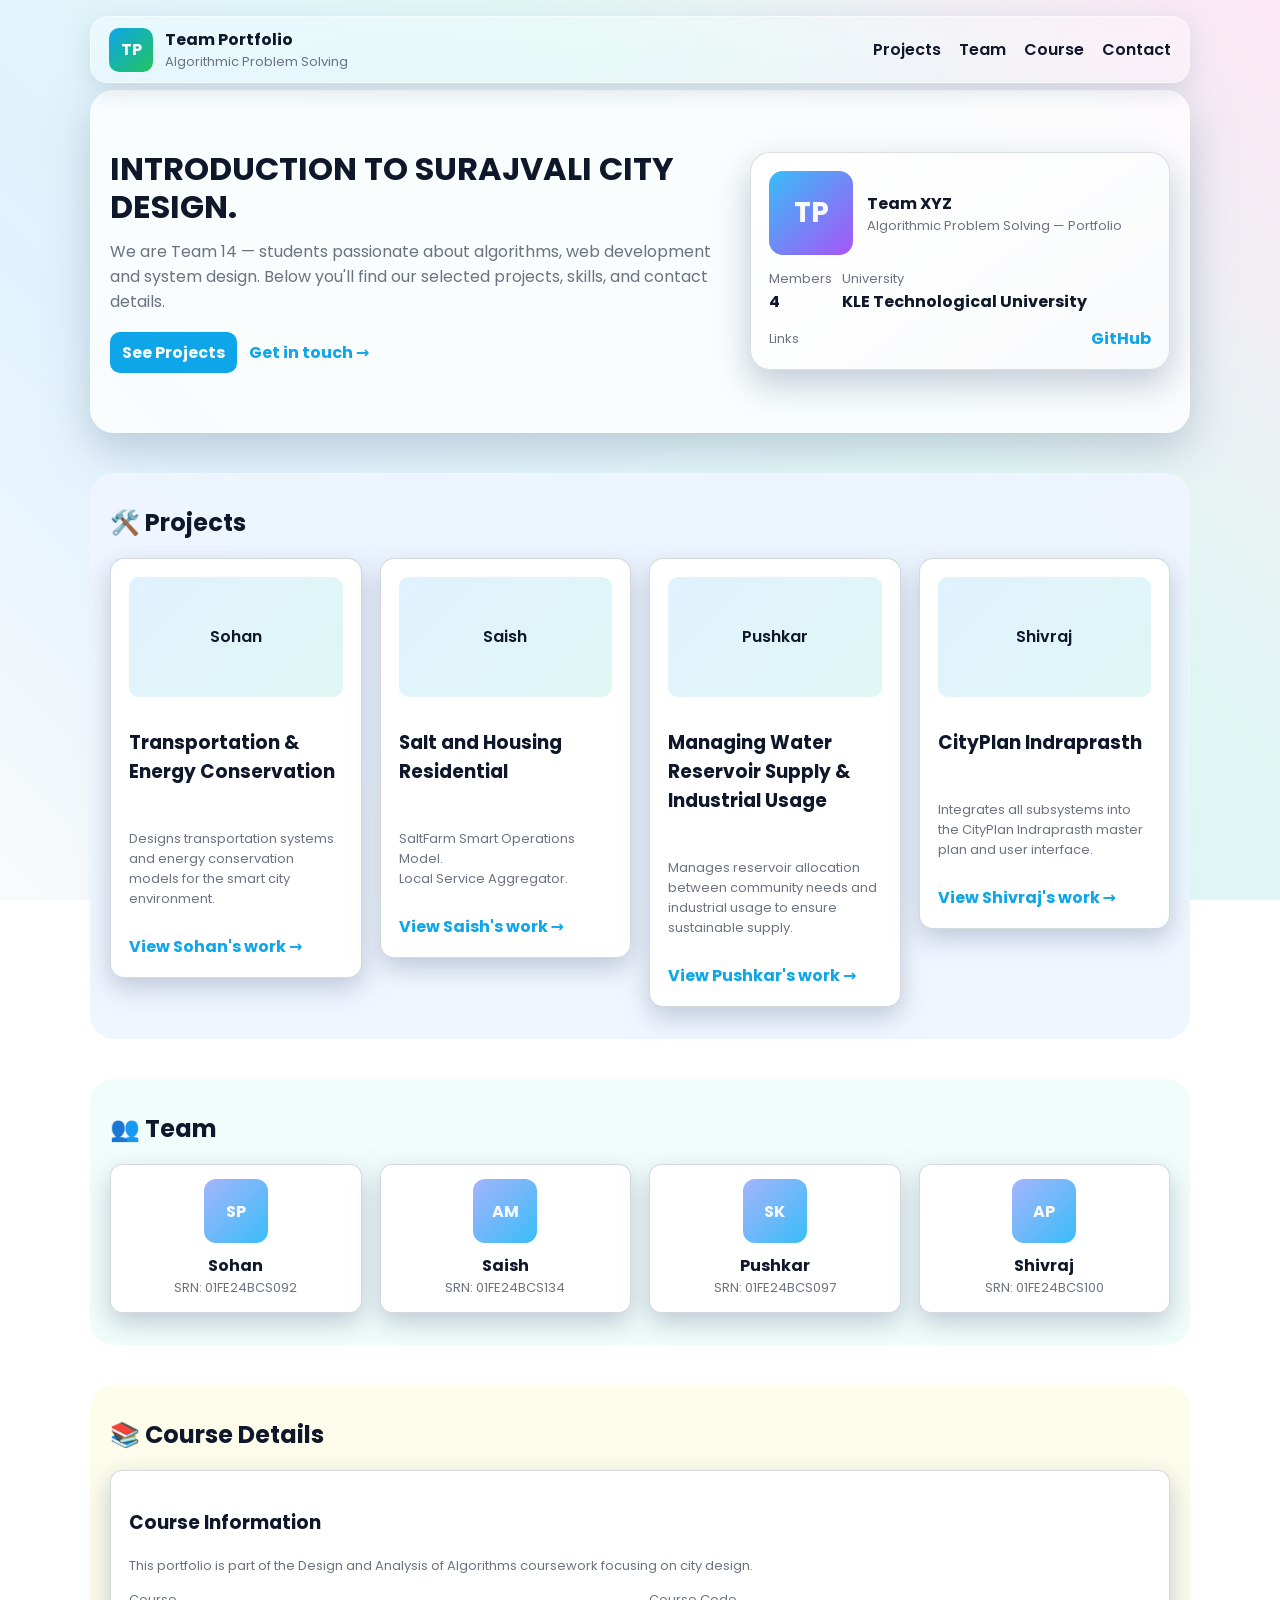
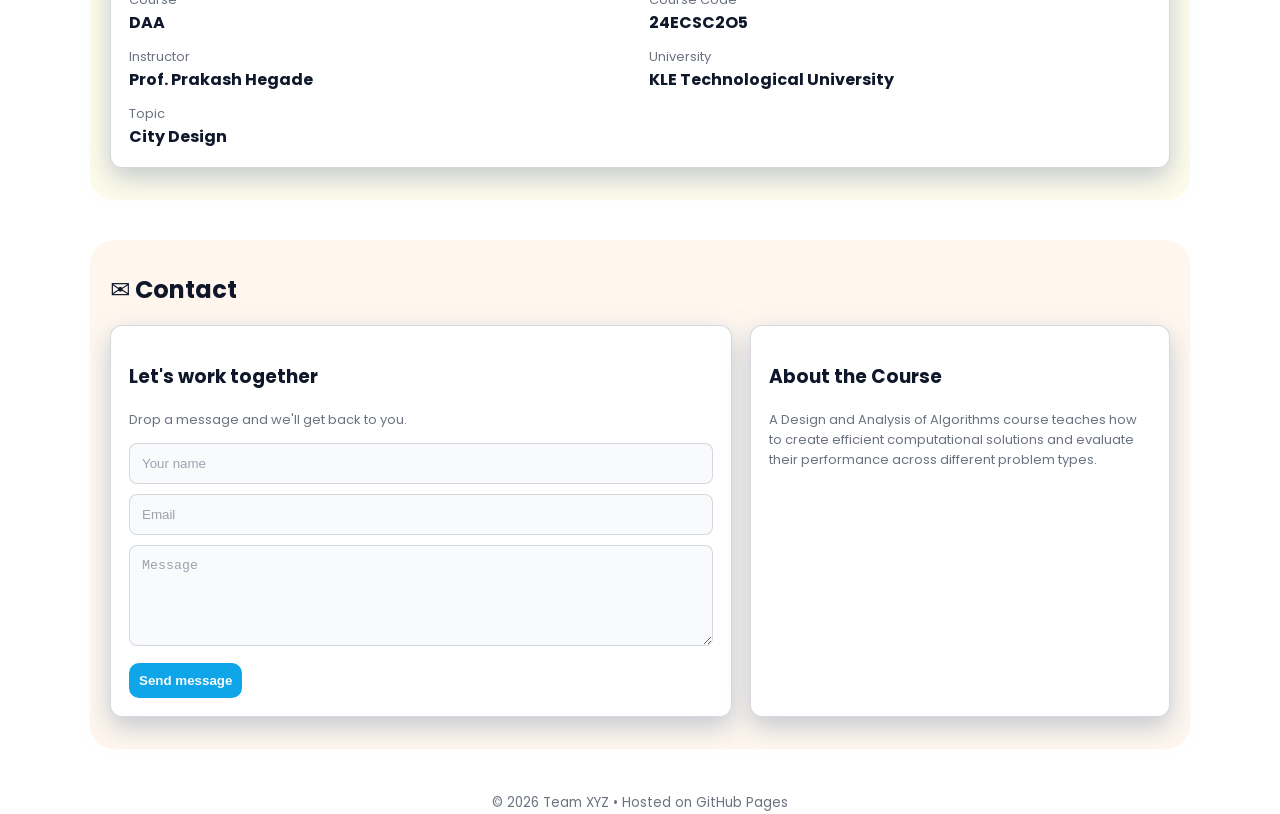
==== index.html @ 39ca6a52 "Update index.html" ====
<!DOCTYPE html>
<html lang="en">
<head>
  <meta charset="utf-8" />
  <meta name="viewport" content="width=device-width,initial-scale=1" />
  <title>Team Portfolio — Surajvali City</title>
  <link href="https://fonts.googleapis.com/css2?family=Poppins:wght@300;400;600;700&display=swap" rel="stylesheet" />
  <link rel="stylesheet" href="style.css" />
</head>
<body>
  <!-- NAV -->
  <nav class="nav">
    <div class="brand">
      <div class="logo">TP</div>
      <div>
        <div class="brand-title">Team Portfolio</div>
        <div class="small muted">Algorithmic Problem Solving</div>
      </div>
    </div>

    <div class="nav-links">
      <a href="#projects">Projects</a>
      <a href="#team">Team</a>
      <a href="#course">Course</a>
      <a href="#contact">Contact</a>
    </div>
  </nav>

  <!-- HERO -->
  <header class="hero">
    <div class="hero-left">
      <h1>INTRODUCTION TO SURAJVALI CITY DESIGN.</h1>
      <p class="muted">
        We are Team 14 — students passionate about algorithms, web development and system design. Below you'll find our selected projects, skills, and contact details.
      </p>

      <div class="hero-cta">
        <a class="cta" href="#projects">See Projects</a>
        <a href="#contact" class="link-primary">Get in touch →</a>
      </div>
    </div>

    <aside class="profile-card">
      <div class="profile-top">
        <div class="avatar">TP</div>
        <div>
          <div class="profile-name">Team XYZ</div>
          <div class="small muted">Algorithmic Problem Solving — Portfolio</div>
        </div>
      </div>

      <div class="profile-stats">
        <div>
          <div class="small muted">Members</div>
          <div class="stat">4</div>
        </div>
        <div>
          <div class="small muted">University</div>
          <div class="stat">KLE Technological University</div>
        </div>
      </div>

      <div class="profile-links">
        <div class="small muted">Links</div>
        <div class="links-row">
          <a href="https://github.com/shivuas/Surajvali_city.github.io" target="_blank" rel="noopener noreferrer">GitHub</a>
        </div>
      </div>
    </aside>
  </header>

  <!-- PROJECTS -->
  <section id="projects" class="section">
    <h2>🛠️ Projects</h2>
    <div class="grid">
      <!-- Sohan -->
      <a href="https://sohan092.github.io/sohan.github.io/" class="project-link">
        <article class="project">
          <div class="thumb">Sohan</div>
          <h3>Transportation & Energy Conservation</h3>
          <p class="muted small">
            Designs transportation systems and energy conservation models for the smart city environment.
          </p>
          <span class="view-link">View Sohan's work →</span>
        </article>
      </a>

      <!-- Saish -->
      <a href="saish.html" class="project-link">
        <article class="project">
          <div class="thumb">Saish</div>
          <h3>Salt and Housing Residential</h3>
          <p class="muted small">
            SaltFarm Smart Operations Model.<br />
            Local Service Aggregator.
          </p>
          <span class="view-link">View Saish's work →</span>
        </article>
      </a>

      <!-- Pushkar -->
      <a href="pushkar.html" class="project-link">
        <article class="project">
          <div class="thumb">Pushkar</div>
          <h3>Managing Water Reservoir Supply & Industrial Usage</h3>
          <p class="muted small">
            Manages reservoir allocation between community needs and industrial usage to ensure sustainable supply.
          </p>
          <span class="view-link">View Pushkar's work →</span>
        </article>
      </a>

      <!-- Shivraj -->
      <a href="shivaraj.html" class="project-link">
        <article class="project">
          <div class="thumb">Shivraj</div>
          <h3>CityPlan Indraprasth</h3>
          <p class="muted small">
            Integrates all subsystems into the CityPlan Indraprasth master plan and user interface.
          </p>
          <span class="view-link">View Shivraj's work →</span>
        </article>
      </a>
    </div>
  </section>

  <!-- TEAM -->
  <section id="team" class="section">
    <h2>👥 Team</h2>
    <div class="team">
      <a class="member-link" href="https://www.linkedin.com/in/sohan-patil-a2bab4349/" target="_blank" rel="noopener noreferrer">
        <div class="member">
          <div class="m-ava">SP</div>
          <div class="member-name">Sohan</div>
          <div class="small muted">SRN: 01FE24BCS092</div>
        </div>
      </a>

      <a class="member-link" href="https://www.linkedin.com/in/saish-link" target="_blank" rel="noopener noreferrer">
        <div class="member">
          <div class="m-ava">AM</div>
          <div class="member-name">Saish</div>
          <div class="small muted">SRN: 01FE24BCS134</div>
        </div>
      </a>

      <a class="member-link" href="https://www.linkedin.com/in/pushkar-tiwari-31b9612b0/" target="_blank" rel="noopener noreferrer">
        <div class="member">
          <div class="m-ava">SK</div>
          <div class="member-name">Pushkar</div>
          <div class="small muted">SRN: 01FE24BCS097</div>
        </div>
      </a>

      <a class="member-link" href="https://www.linkedin.com/in/shivraj-link" target="_blank" rel="noopener noreferrer">
        <div class="member">
          <div class="m-ava">AP</div>
          <div class="member-name">Shivraj</div>
          <div class="small muted">SRN: 01FE24BCS100</div>
        </div>
      </a>
    </div>
  </section>

  <!-- COURSE DETAILS -->
  <section id="course" class="section">
    <h2>📚 Course Details</h2>
    <div class="course-card card">
      <h3>Course Information</h3>
      <p class="small muted">
        This portfolio is part of the Design and Analysis of Algorithms coursework focusing on city design.
      </p>

      <div class="course-grid">
        <div>
          <div class="small muted">Course</div>
          <div class="info-bold">DAA</div>
        </div>
        <div>
          <div class="small muted">Course Code</div>
          <div class="info-bold">24ECSC2O5</div>
        </div>
        <div>
          <div class="small muted">Instructor</div>
          <div class="info-bold">Prof. Prakash Hegade</div>
        </div>
        <div>
          <div class="small muted">University</div>
          <div class="info-bold">KLE Technological University</div>
        </div>
        <div>
          <div class="small muted">Topic</div>
          <div class="info-bold">City Design</div>
        </div>
      </div>
    </div>
  </section>

  <!-- CONTACT + ABOUT COURSE -->
  <section id="contact" class="section">
    <h2>✉️ Contact</h2>
    <div class="contact-grid">
      <div class="contact card">
        <h3>Let's work together</h3>
        <p class="muted small">Drop a message and we'll get back to you.</p>
        <form onsubmit="event.preventDefault();alert('Form submit disabled for demo — replace with your backend or Netlify form.');">
          <input placeholder="Your name" required />
          <input placeholder="Email" type="email" required />
          <textarea placeholder="Message" rows="5" required></textarea>
          <button type="submit">Send message</button>
        </form>
      </div>

      <div class="card about-course">
        <h3>About the Course</h3>
        <p class="info muted small">
          A Design and Analysis of Algorithms course teaches how to create efficient computational solutions and evaluate their performance across different problem types.
        </p>
      </div>
    </div>
  </section>

  <footer class="footer">
    <small>© <span id="year"></span> Team XYZ • Hosted on GitHub Pages</small>
  </footer>

  <script>
    document.getElementById('year').textContent = new Date().getFullYear();

    // Smooth scroll for internal links
    document.querySelectorAll('a[href^="#"]').forEach((a) => {
      a.addEventListener('click', (e) => {
        const href = a.getAttribute('href');
        if (href.length > 1) {
          e.preventDefault();
          const target = document.querySelector(href);
          if (target) {
            target.scrollIntoView({ behavior: 'smooth', block: 'start' });
          }
        }
      });
    });
  </script>
</body>
</html>
---- style.css ----
:root {
  --primary: #0f172a;      /* main text */
  --accent: #0ea5e9;       /* buttons/links */
  --muted: #6b7280;        /* secondary text */
  --card: #ffffff;         /* card background */
}

/* GLOBAL RESET */
* {
  box-sizing: border-box;
}

html,
body {
  height: 100%;
  margin: 0;
  font-family: 'Poppins', system-ui, -apple-system, Segoe UI, Roboto, 'Helvetica Neue', Arial;
  /* soft pastel 45deg gradient */
  background: linear-gradient(45deg, #f9fafb 0%, #e0f2fe 30%, #e0f7f4 65%, #fce7f3 100%);
  background-attachment: fixed;
  color: var(--primary);
}

.member-link {
  text-decoration: none;
  color: inherit;
  display: block;
}

.project-link {
  text-decoration: none;
  color: inherit;
  display: block;
}

/* NAV */
.nav {
  position: fixed;
  top: 16px;
  left: 50%;
  transform: translateX(-50%);
  width: 92%;
  max-width: 1100px;
  display: flex;
  align-items: center;
  justify-content: space-between;
  gap: 16px;
  background: rgba(255, 255, 255, 0.35); /* liquid/glass */
  backdrop-filter: blur(18px) saturate(140%);
  -webkit-backdrop-filter: blur(18px) saturate(140%);
  padding: 10px 18px;
  border-radius: 18px;
  border: 1px solid rgba(255, 255, 255, 0.45);
  box-shadow: 0 8px 24px rgba(148, 163, 184, 0.3);
  z-index: 50;
}

/* COURSE section blocks (shared) */
.course-card {
  margin-top: 8px;
}

.course-grid {
  display: grid;
  grid-template-columns: repeat(2, minmax(0, 1fr));
  gap: 12px 18px;
  margin-top: 14px;
}

.course-grid .info-bold {
  font-weight: 700;
}

/* Branding */
.brand {
  display: flex;
  align-items: center;
  gap: 12px;
}

.logo {
  width: 44px;
  height: 44px;
  border-radius: 10px;
  background: linear-gradient(135deg, #0ea5e9, #22c55e);
  display: flex;
  align-items: center;
  justify-content: center;
  color: #f9fafb;
  font-weight: 700;
}

.brand-title {
  font-weight: 700;
}

.nav-links {
  display: flex;
  gap: 18px;
  align-items: center;
}

.nav-links a {
  color: var(--primary);
  text-decoration: none;
  font-weight: 600;
}

.cta {
  background: var(--accent);
  color: #f9fafb;
  padding: 8px 12px;
  border-radius: 10px;
  text-decoration: none;
  font-weight: 700;
}

/* HERO (section band) */
.hero {
  background: rgba(255, 255, 255, 0.82);
  border-radius: 24px;
  margin-top: 90px;
  padding: 60px 20px;
  max-width: 1100px;
  margin-left: auto;
  margin-right: auto;
  display: grid;
  grid-template-columns: 1fr 420px;
  gap: 36px;
  align-items: center;
  box-shadow: 0 16px 40px rgba(148, 163, 184, 0.5);
}

.hero-left h1 {
  font-size: 32px;
  margin: 0 0 12px;
  line-height: 1.2;
}

.hero-left p {
  margin: 0 0 18px;
  color: var(--muted);
}

.hero-cta {
  margin-top: 18px;
  display: flex;
  gap: 12px;
  align-items: center;
}

.link-primary {
  color: var(--accent);
  font-weight: 700;
  text-decoration: none;
}

/* profile card */
.profile-card {
  background: linear-gradient(145deg, #ffffff, #f9fafb);
  border-radius: 20px;
  padding: 18px;
  box-shadow: 0 14px 35px rgba(148, 163, 184, 0.55);
  border: 1px solid rgba(209, 213, 219, 0.8);
}

.profile-top {
  display: flex;
  gap: 14px;
  align-items: center;
}

.avatar {
  width: 84px;
  height: 84px;
  border-radius: 14px;
  background: linear-gradient(135deg, #38bdf8, #a855f7);
  display: flex;
  align-items: center;
  justify-content: center;
  color: #f9fafb;
  font-size: 28px;
  font-weight: 700;
}

.profile-name {
  font-weight: 700;
}

.profile-stats {
  display: flex;
  gap: 10px;
  margin-top: 14px;
}

.profile-stats .stat {
  font-weight: 700;
}

.profile-links {
  margin-top: 12px;
  display: flex;
  justify-content: space-between;
  align-items: center;
}

.links-row {
  display: flex;
  gap: 8px;
}

.links-row a {
  text-decoration: none;
  color: #0ea5e9;
  font-weight: 700;
}

/* SECTION base */
.section {
  max-width: 1100px;
  margin: 40px auto;
  padding: 32px 20px;
  border-radius: 24px;
  backdrop-filter: blur(4px);
}

/* Softer backgrounds per section */
#projects.section {
  background: rgba(239, 246, 255, 0.9); /* soft blue */
}

#team.section {
  background: rgba(240, 253, 250, 0.9); /* soft teal */
}

#course.section {
  background: rgba(254, 252, 232, 0.9); /* light yellow-ish */
}

#contact.section {
  background: rgba(255, 247, 237, 0.9); /* soft warm */
}

.section h2 {
  margin: 0 0 18px;
}

/* PROJECTS grid */
#projects .grid {
  display: grid;
  grid-template-columns: repeat(4, 1fr); /* 4 in a line on desktop */
  gap: 18px;
}

/* Project card + hover */
.project {
  background: var(--card);
  padding: 18px;
  border-radius: 14px;
  box-shadow: 0 10px 26px rgba(148, 163, 184, 0.55);
  display: flex;
  flex-direction: column;
  gap: 12px;
  position: relative;
  overflow: hidden;
  border: 1px solid rgba(209, 213, 219, 0.9);
  transition: transform 0.25s ease, box-shadow 0.25s ease, border-color 0.25s ease;
}

.project:hover {
  transform: translateY(-6px) scale(1.03);
  box-shadow: 0 18px 40px rgba(148, 163, 184, 0.8);
  border-color: rgba(59, 130, 246, 0.8);
}

/* thumb behaves like an image with hover zoom + color shift */
.thumb {
  height: 120px;
  border-radius: 10px;
  background: linear-gradient(135deg, #e0f2fe, #e0f7f4);
  display: flex;
  align-items: center;
  justify-content: center;
  font-weight: 600;
  color: #0f172a;
  transition:
    transform 0.25s ease,
    box-shadow 0.25s ease,
    filter 0.25s ease,
    background 0.25s ease;
}

.project:hover .thumb {
  transform: scale(1.06);
  box-shadow: 0 14px 30px rgba(59, 130, 246, 0.4);
  filter: saturate(1.05) brightness(1.05);
  background: linear-gradient(135deg, #bae6fd, #a7f3d0);
}

.view-link {
  margin-top: auto;
  text-decoration: none;
  color: var(--accent);
  font-weight: 700;
}

/* TEAM */
.team {
  display: grid;
  grid-template-columns: repeat(4, 1fr);
  gap: 18px;
}

.member {
  background: var(--card);
  padding: 14px;
  border-radius: 12px;
  text-align: center;
  box-shadow: 0 10px 26px rgba(148, 163, 184, 0.55);
  position: relative;
  overflow: hidden;
  border: 1px solid rgba(209, 213, 219, 0.9);
  transition: transform 0.25s ease, box-shadow 0.25s ease, border-color 0.25s ease;
}

.member:hover {
  transform: translateY(-6px) scale(1.03);
  box-shadow: 0 18px 40px rgba(148, 163, 184, 0.8);
  border-color: rgba(129, 140, 248, 0.9);
}

.m-ava {
  width: 64px;
  height: 64px;
  border-radius: 12px;
  margin: 0 auto 10px;
  background: linear-gradient(135deg, #a5b4fc, #38bdf8);
  display: flex;
  align-items: center;
  justify-content: center;
  color: #f9fafb;
  font-weight: 700;
}

.member-name {
  font-weight: 700;
}

/* CONTACT */
.contact-grid {
  display: grid;
  grid-template-columns: 1fr 420px;
  gap: 18px;
}

.card {
  background: var(--card);
  padding: 18px;
  border-radius: 12px;
  box-shadow: 0 10px 26px rgba(148, 163, 184, 0.55);
  border: 1px solid rgba(209, 213, 219, 0.9);
}

.contact input,
.contact textarea {
  width: 100%;
  padding: 12px;
  border-radius: 8px;
  border: 1px solid rgba(209, 213, 219, 0.9);
  margin-bottom: 10px;
  background: #f9fafb;
  color: var(--primary);
}

.contact input::placeholder,
.contact textarea::placeholder {
  color: #9ca3af;
}

.contact button {
  padding: 10px;
  border-radius: 10px;
  border: 0;
  background: var(--accent);
  color: #f9fafb;
  font-weight: 700;
  cursor: pointer;
}

.about-course .info-bold {
  font-weight: 700;
  margin-bottom: 4px;
}

/* FOOTER */
.footer {
  max-width: 1100px;
  margin: 30px auto 40px;
  text-align: center;
  padding: 0 20px;
  color: var(--muted);
}

/* RESPONSIVE */
@media (max-width: 980px) {
  .hero {
    grid-template-columns: 1fr;
    gap: 24px;
    padding-top: 60px;
  }

  #projects .grid {
    grid-template-columns: repeat(2, 1fr); /* 2x2 on tablets */
  }

  .team {
    grid-template-columns: repeat(2, 1fr);
  }

  .contact-grid {
    grid-template-columns: 1fr;
  }

  .nav {
    width: 94%;
  }
}

@media (max-width: 560px) {
  .nav-links {
    display: none;
  }

  #projects .grid {
    grid-template-columns: 1fr; /* stack on mobile */
  }

  .team {
    grid-template-columns: 1fr;
  }

  .hero-left h1 {
    font-size: 24px;
  }

  .profile-card {
    order: -1;
  }

  .course-grid {
    grid-template-columns: 1fr;
  }
}

/* UTILITIES */
.muted {
  color: var(--muted);
}

.small {
  font-size: 13px;
}

.info-bold {
  font-weight: 700;
}
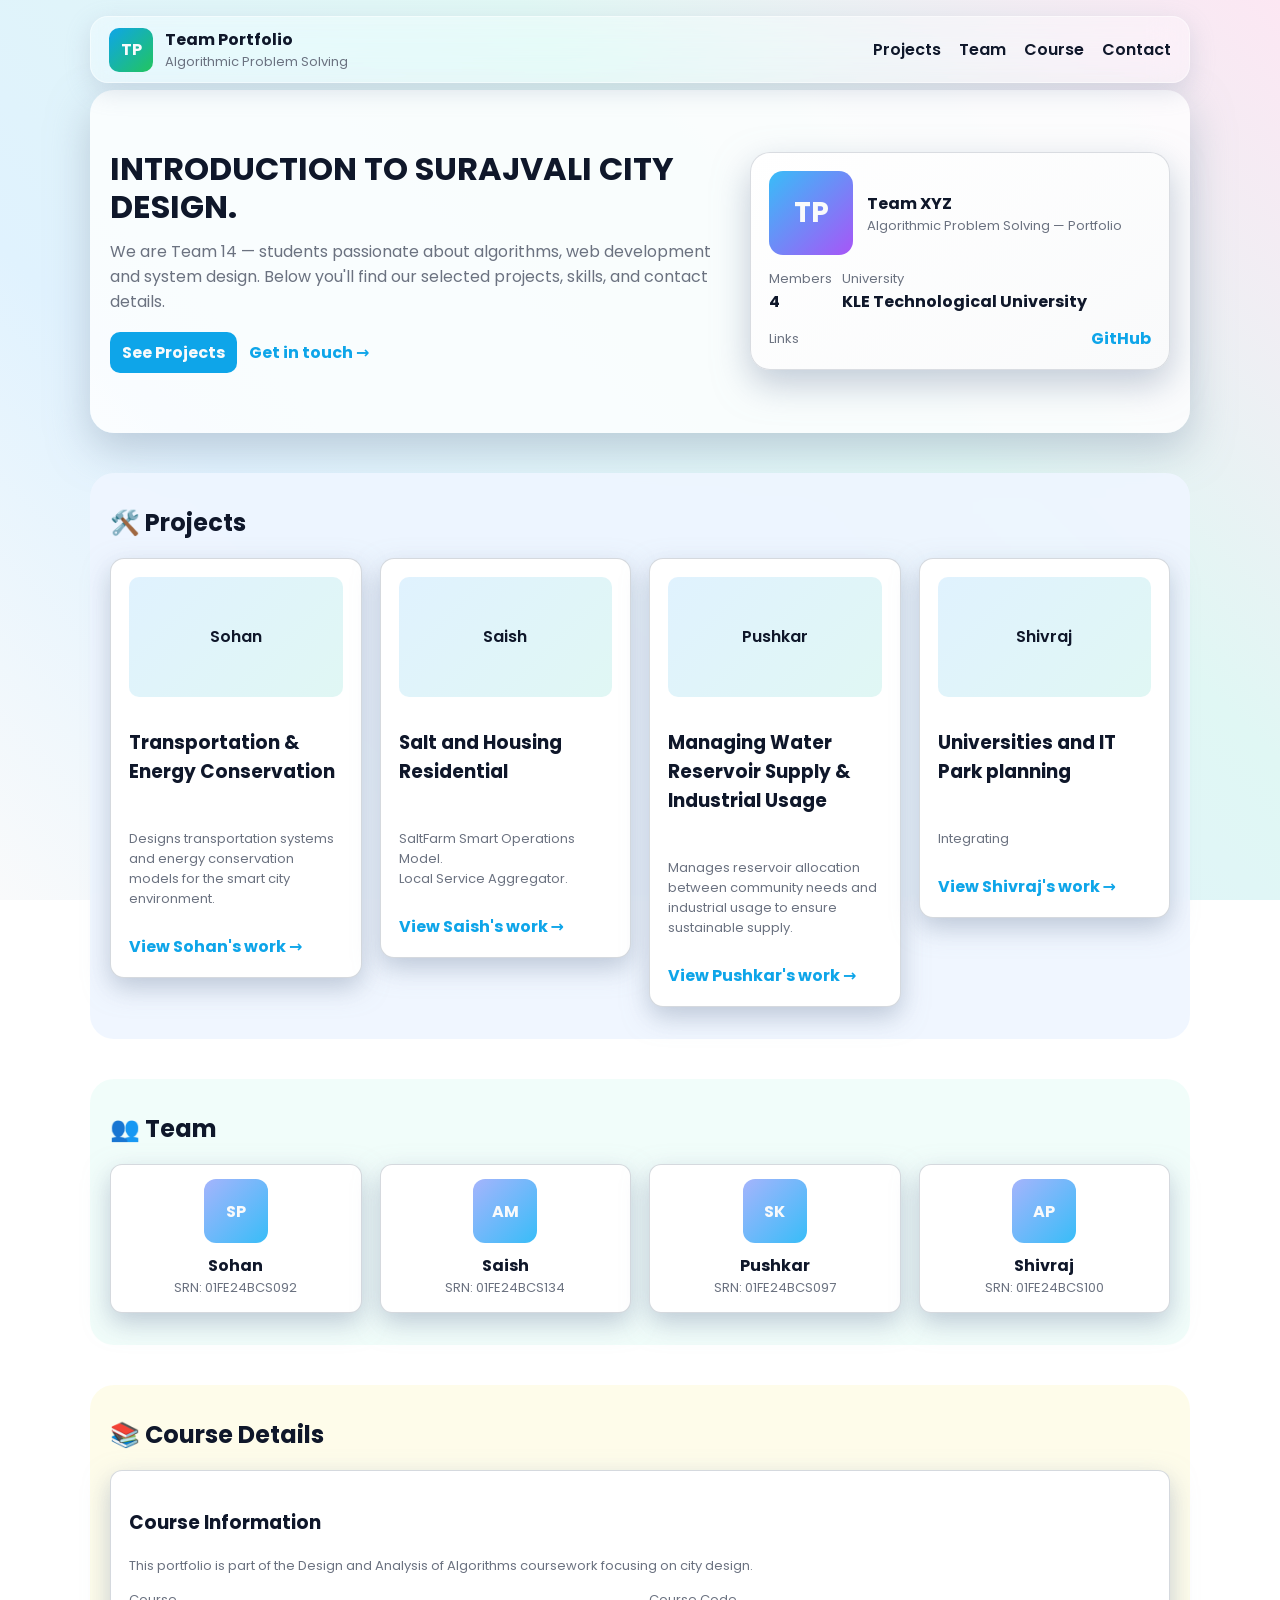
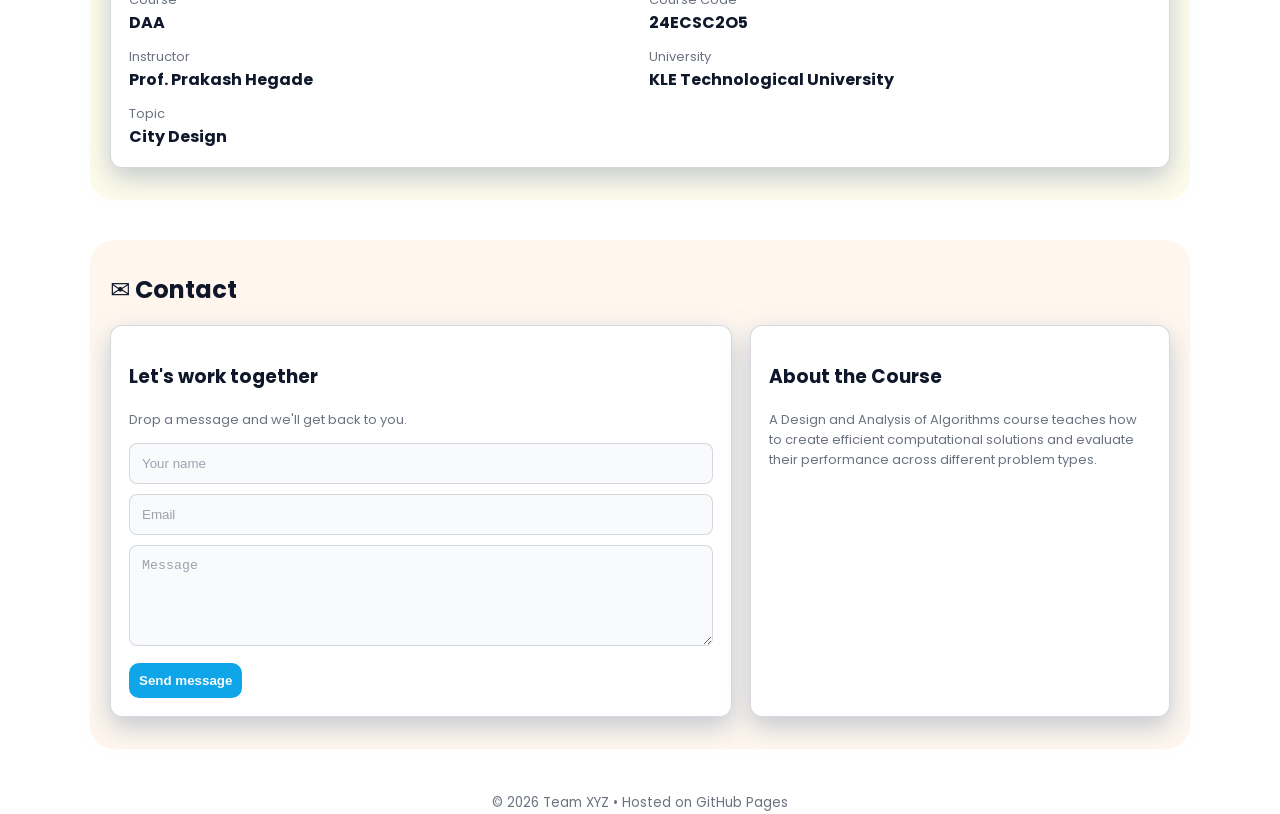
==== commit 9be8061a: "Update index.html" ====
--- a/index.html
+++ b/index.html
@@ -114,9 +114,9 @@
       <a href="shivaraj.html" class="project-link">
         <article class="project">
           <div class="thumb">Shivraj</div>
-          <h3>CityPlan Indraprasth</h3>
-          <p class="muted small">
-            Integrates all subsystems into the CityPlan Indraprasth master plan and user interface.
+          <h3>Universities and IT Park planning</h3>
+          <p class="muted small">
+            Integrating 
           </p>
           <span class="view-link">View Shivraj's work →</span>
         </article>
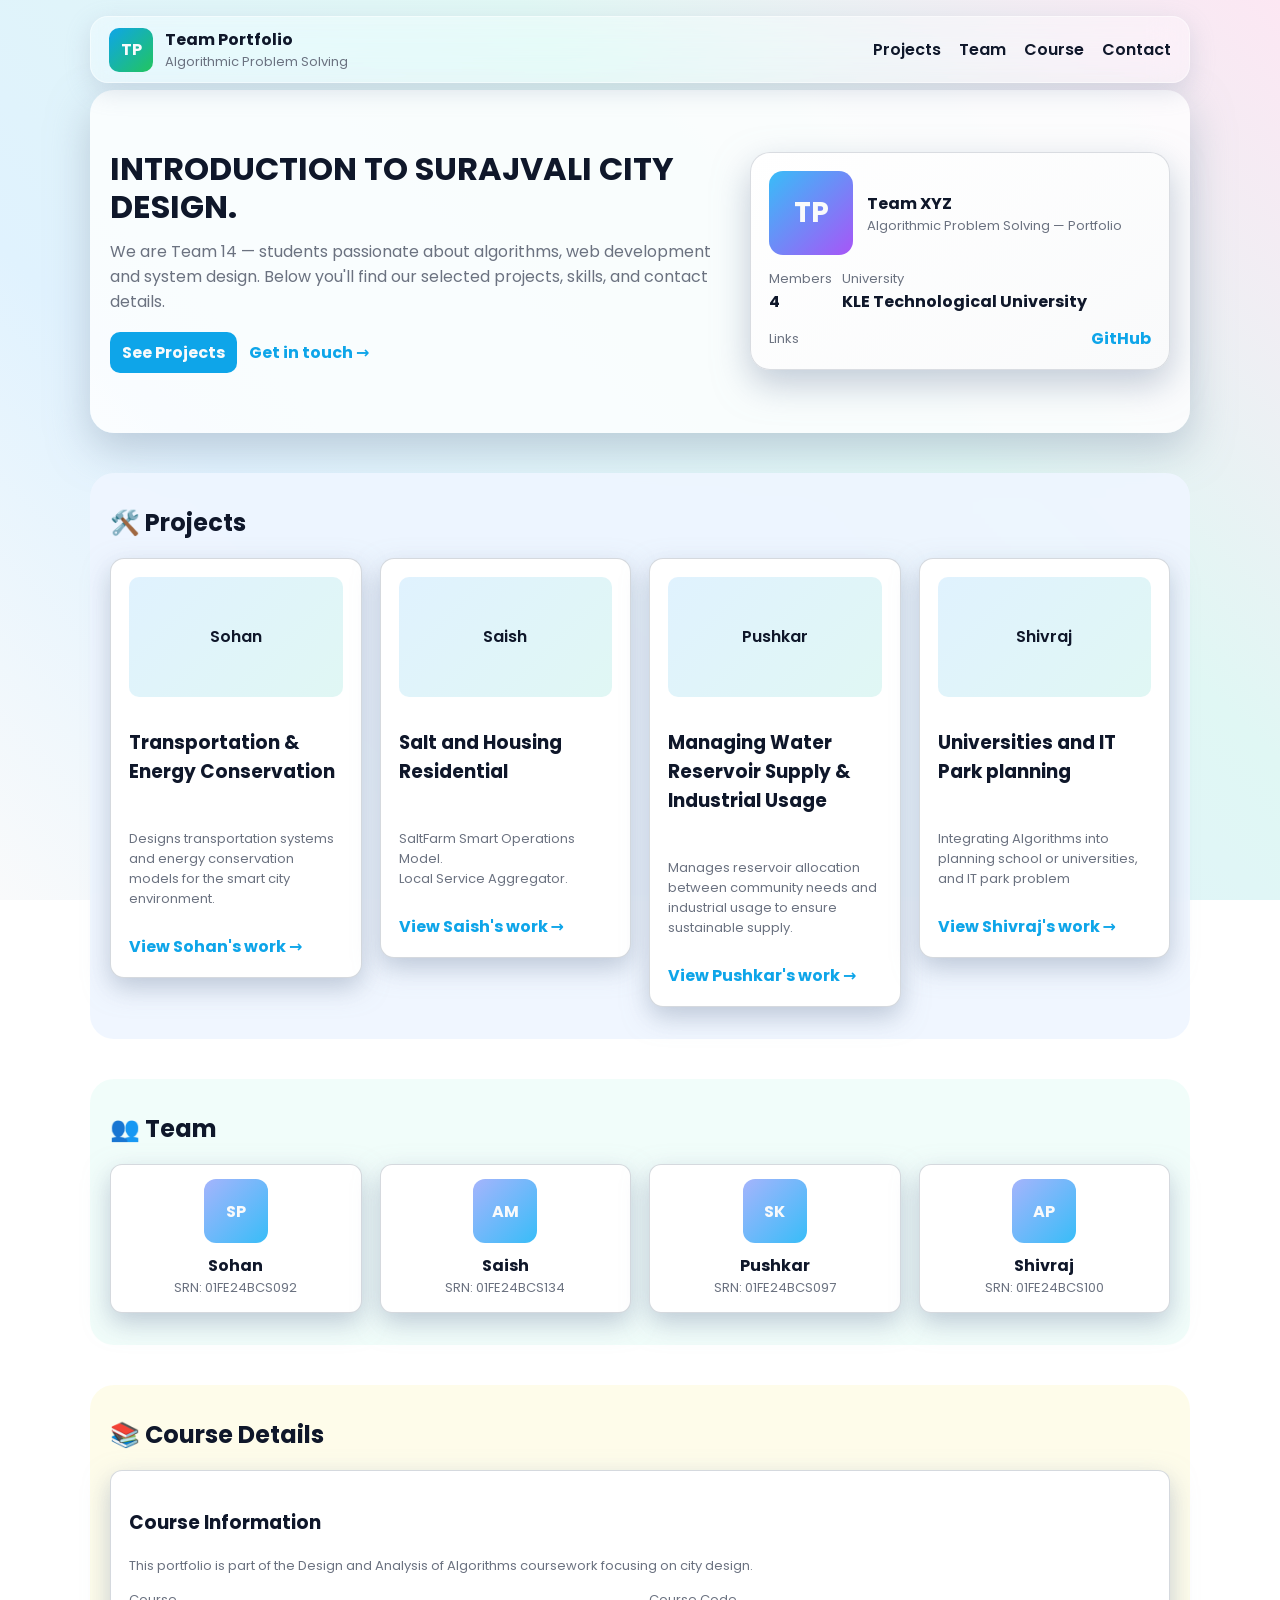
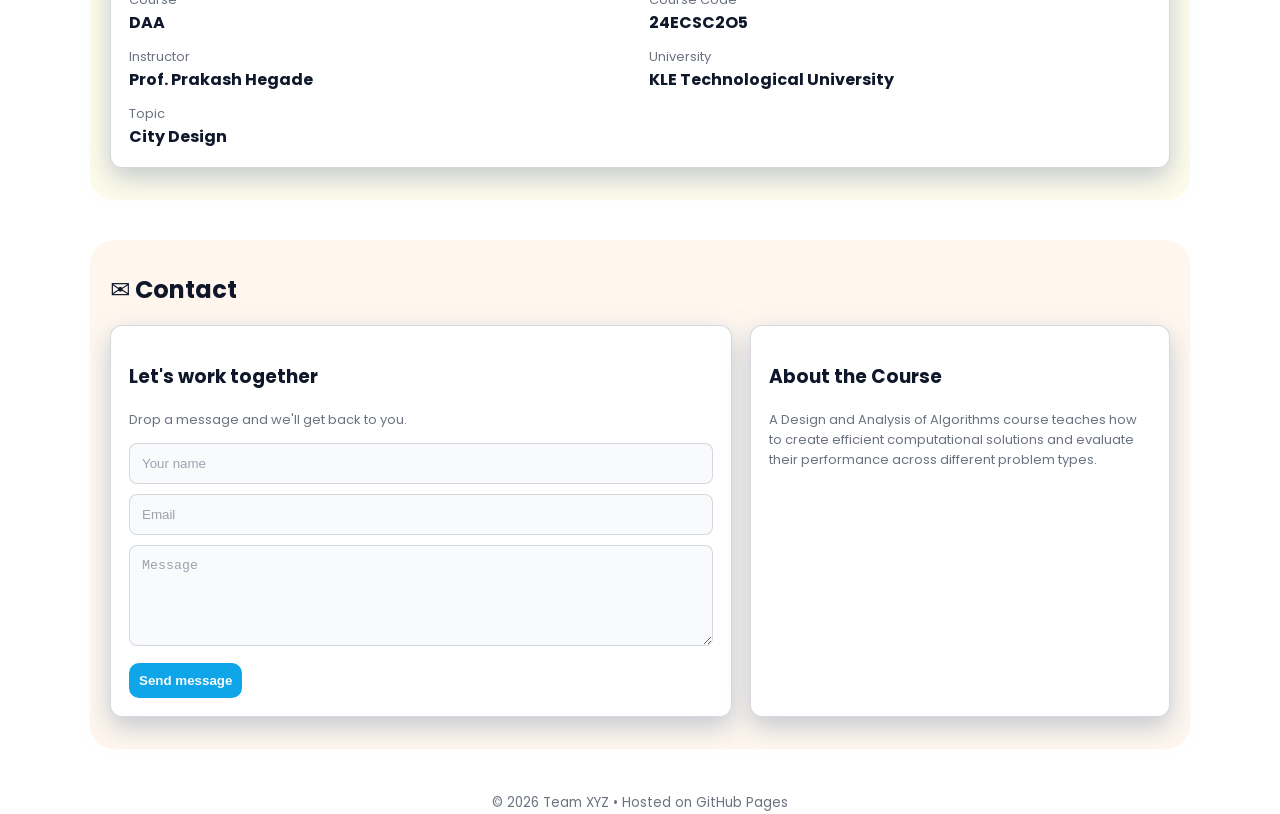
==== commit 59e50847: "Update index.html" ====
--- a/index.html
+++ b/index.html
@@ -116,7 +116,7 @@
           <div class="thumb">Shivraj</div>
           <h3>Universities and IT Park planning</h3>
           <p class="muted small">
-            Integrating 
+            Integrating Algorithms into planning school or universities, and IT park problem
           </p>
           <span class="view-link">View Shivraj's work →</span>
         </article>
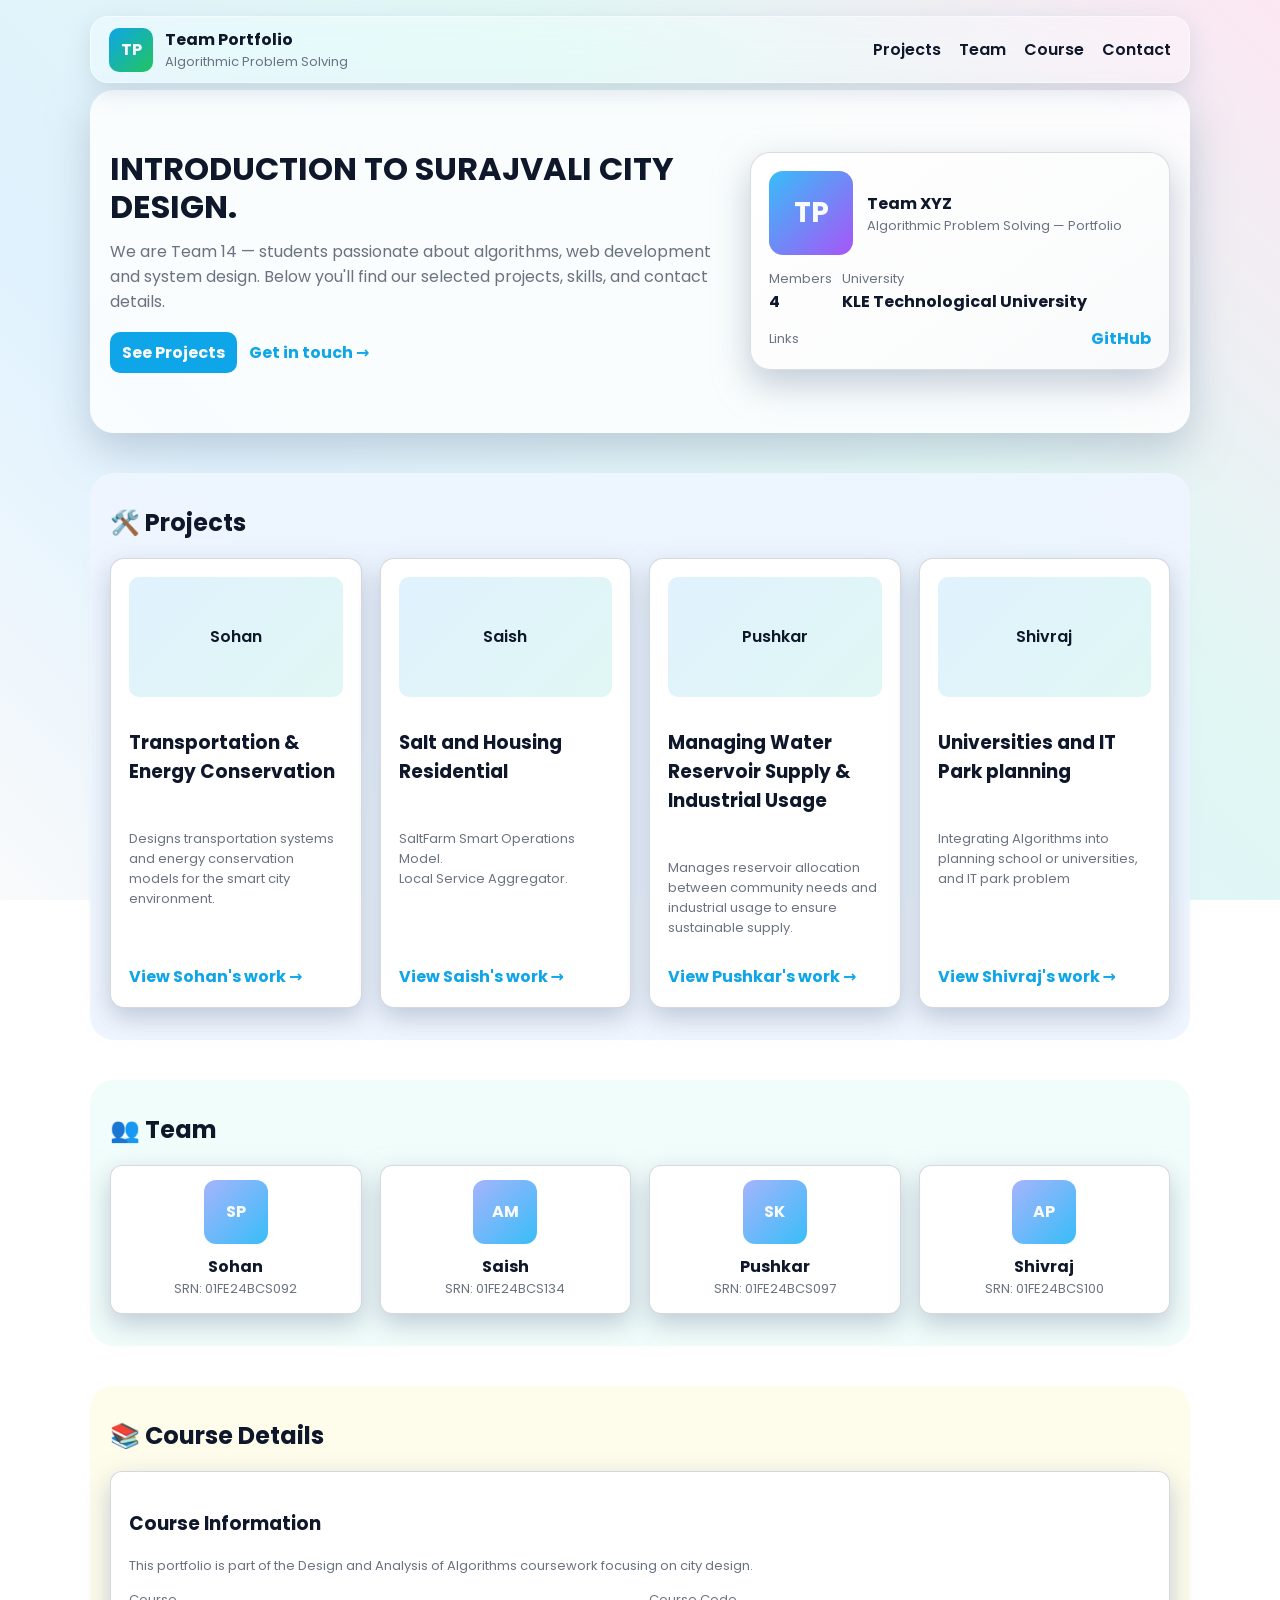
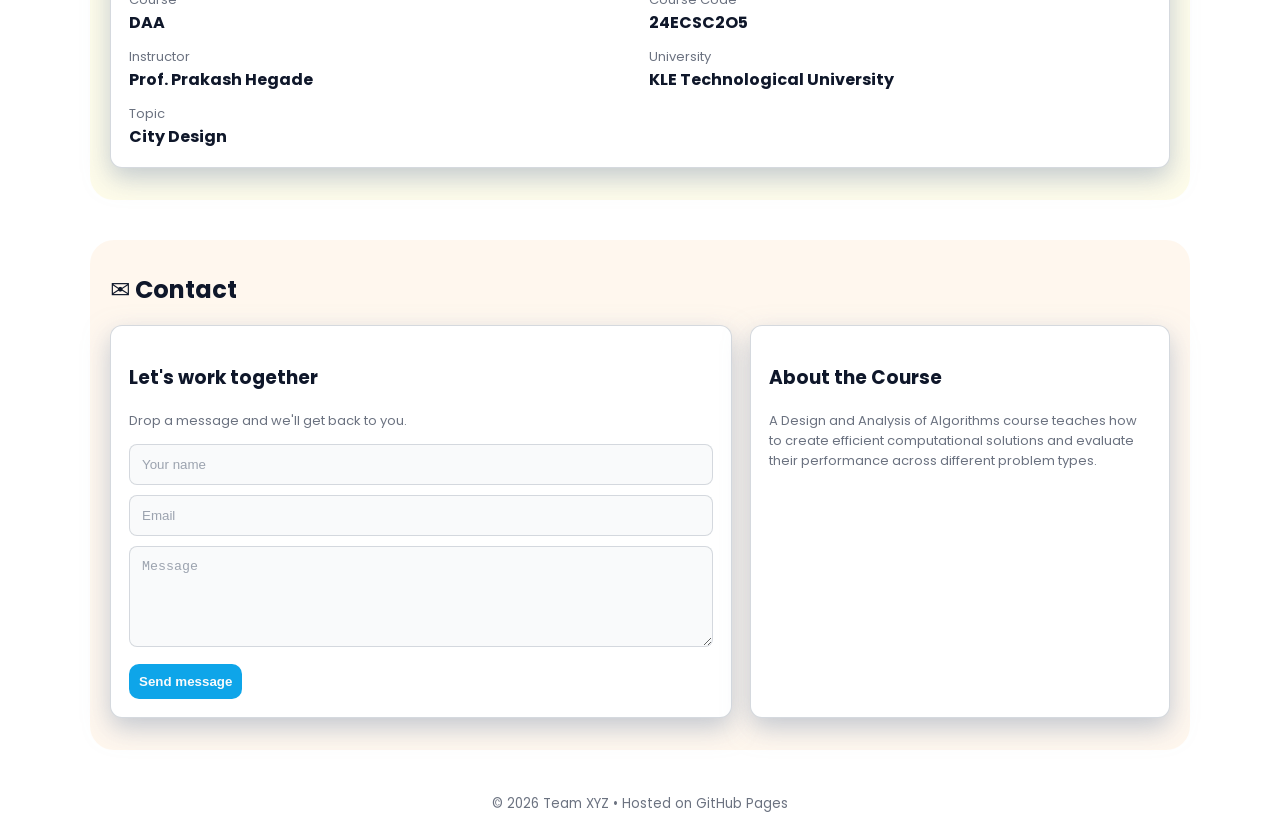
==== commit 0afb07da: "Update LinkedIn link for Shivraj Shegunasi" ====
--- a/index.html
+++ b/index.html
@@ -152,7 +152,7 @@
         </div>
       </a>
 
-      <a class="member-link" href="https://www.linkedin.com/in/shivraj-link" target="_blank" rel="noopener noreferrer">
+      <a class="member-link" href="https://www.linkedin.com/in/shivaraj-shegunasi-aa853839b" target="_blank" rel="noopener noreferrer">
         <div class="member">
           <div class="m-ava">AP</div>
           <div class="member-name">Shivraj</div>
--- a/style.css
+++ b/style.css
@@ -265,6 +265,7 @@
   overflow: hidden;
   border: 1px solid rgba(209, 213, 219, 0.9);
   transition: transform 0.25s ease, box-shadow 0.25s ease, border-color 0.25s ease;
+  min-height:450px;
 }
 
 .project:hover {
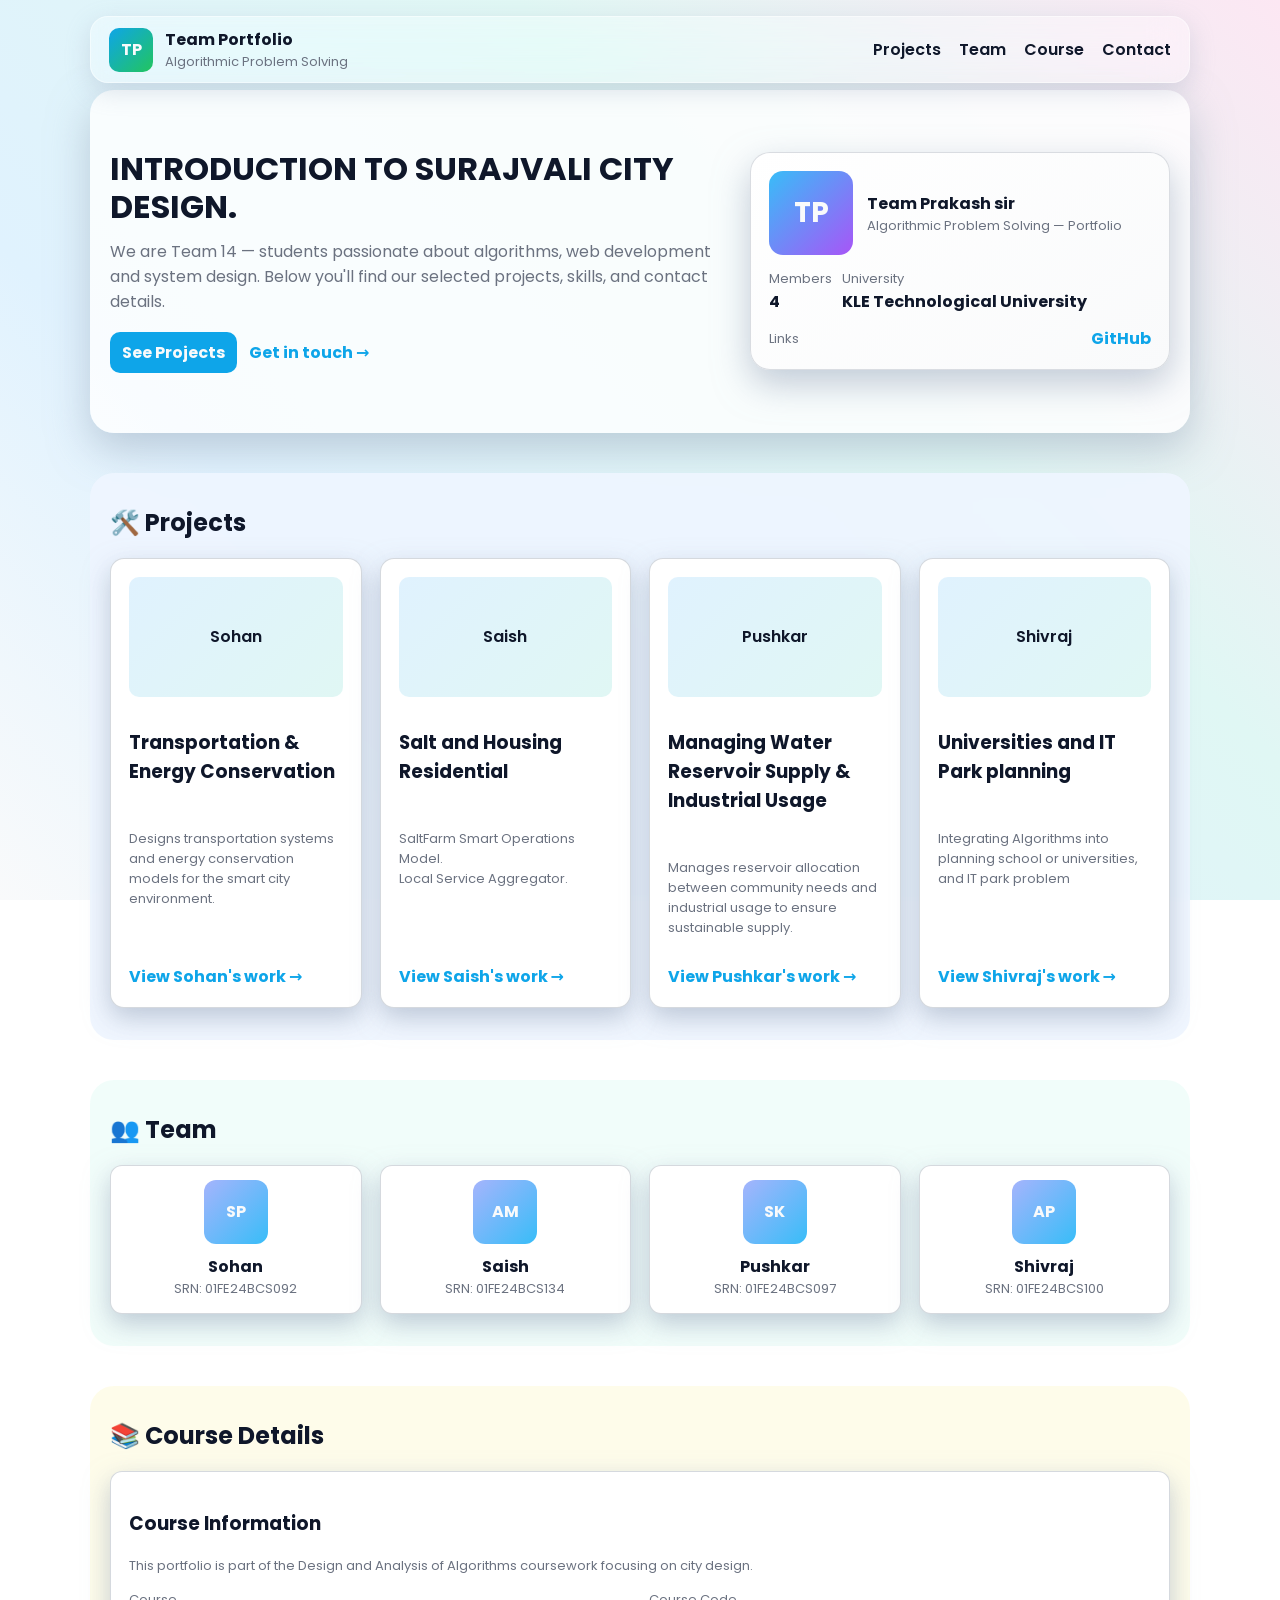
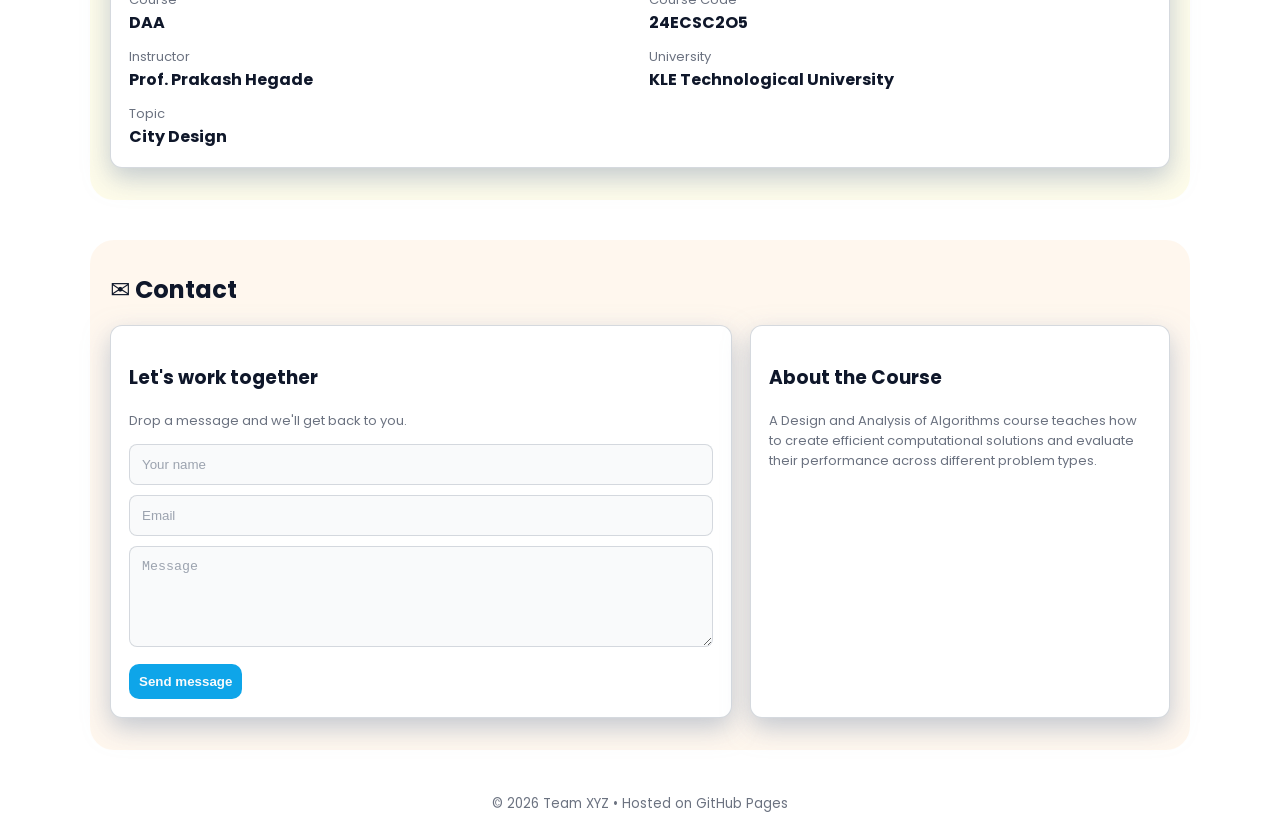
==== commit 7806198e: "Update index.html" ====
--- a/index.html
+++ b/index.html
@@ -44,7 +44,7 @@
       <div class="profile-top">
         <div class="avatar">TP</div>
         <div>
-          <div class="profile-name">Team XYZ</div>
+          <div class="profile-name">Team Prakash sir</div>
           <div class="small muted">Algorithmic Problem Solving — Portfolio</div>
         </div>
       </div>
@@ -74,7 +74,7 @@
     <h2>🛠️ Projects</h2>
     <div class="grid">
       <!-- Sohan -->
-      <a href="https://sohan092.github.io/sohan.github.io/" class="project-link">
+      <a href="Sohan.html" class="project-link">
         <article class="project">
           <div class="thumb">Sohan</div>
           <h3>Transportation & Energy Conservation</h3>
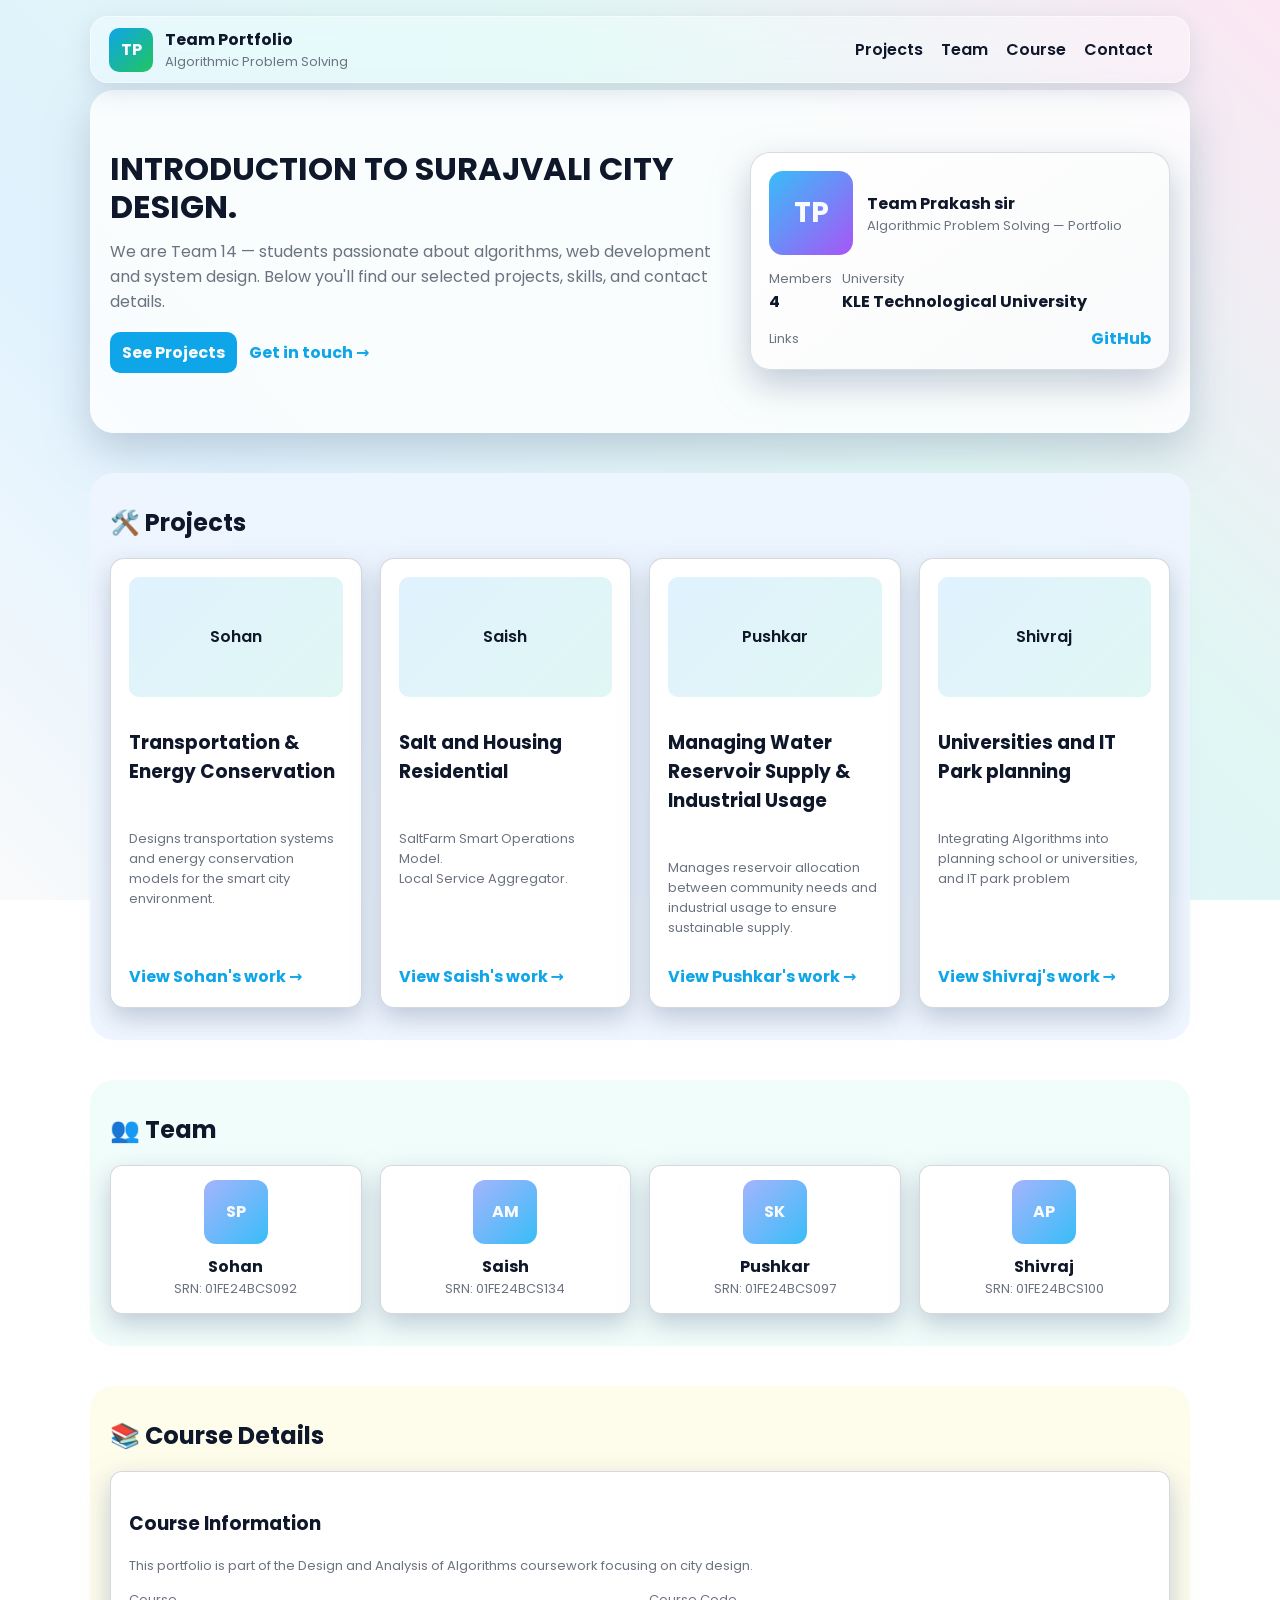
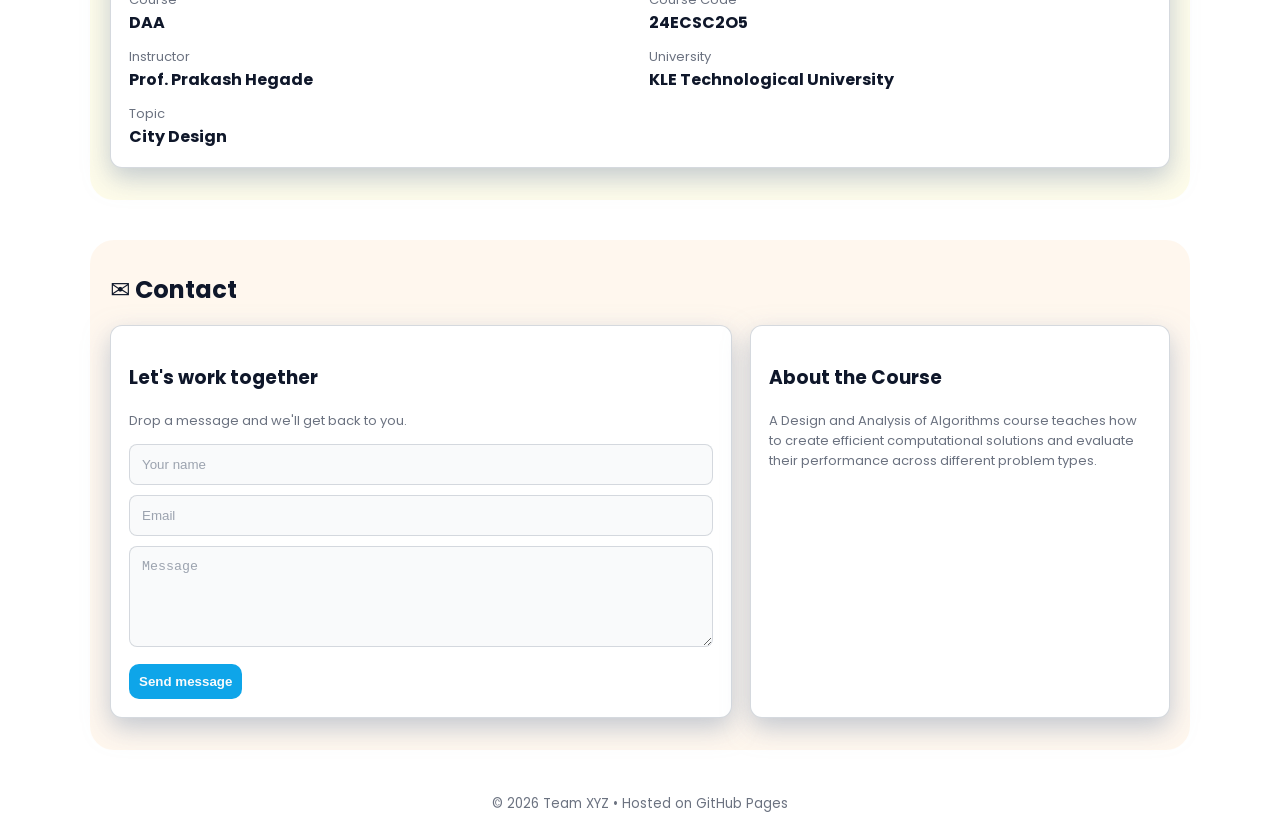
==== commit 9351fac9: "Update index.html" ====
--- a/index.html
+++ b/index.html
@@ -23,6 +23,7 @@
       <a href="#team">Team</a>
       <a href="#course">Course</a>
       <a href="#contact">Contact</a>
+      <a href='about.html' style="text-decoration:none;"></a>
     </div>
   </nav>
 
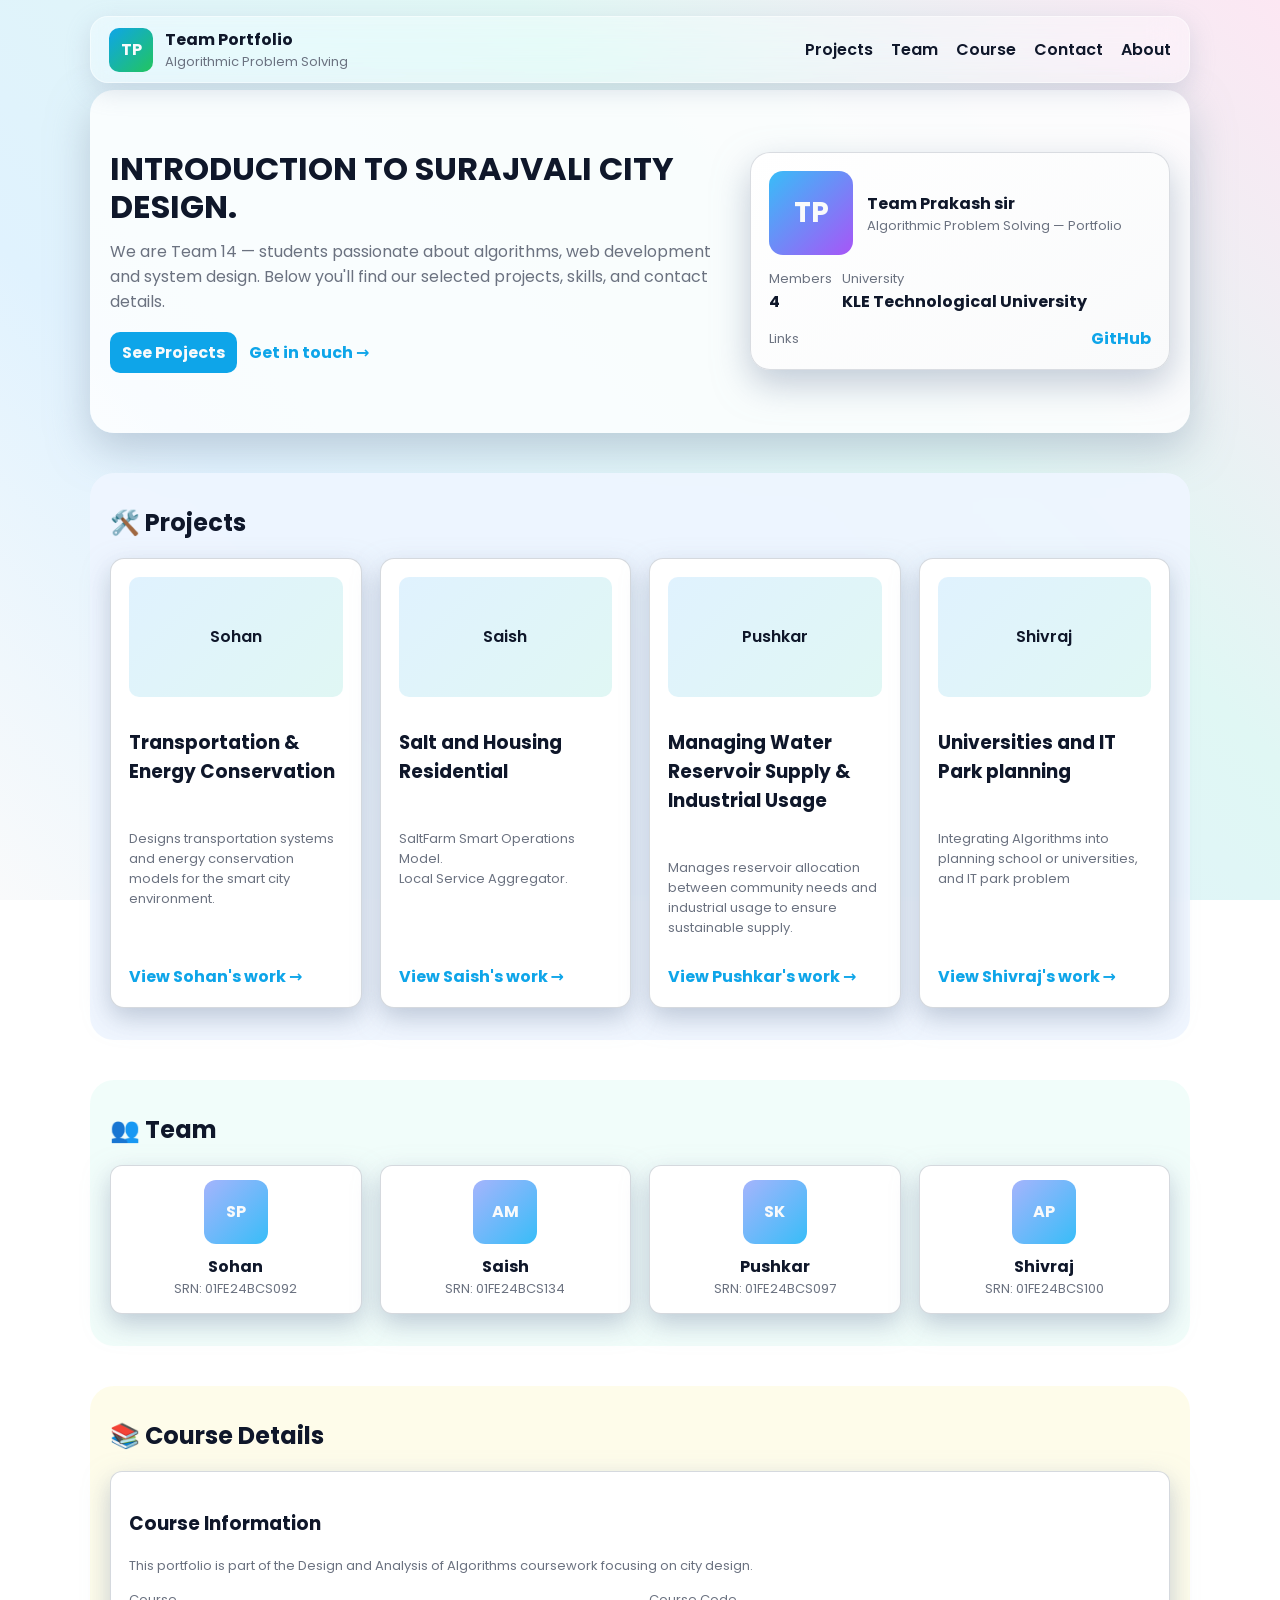
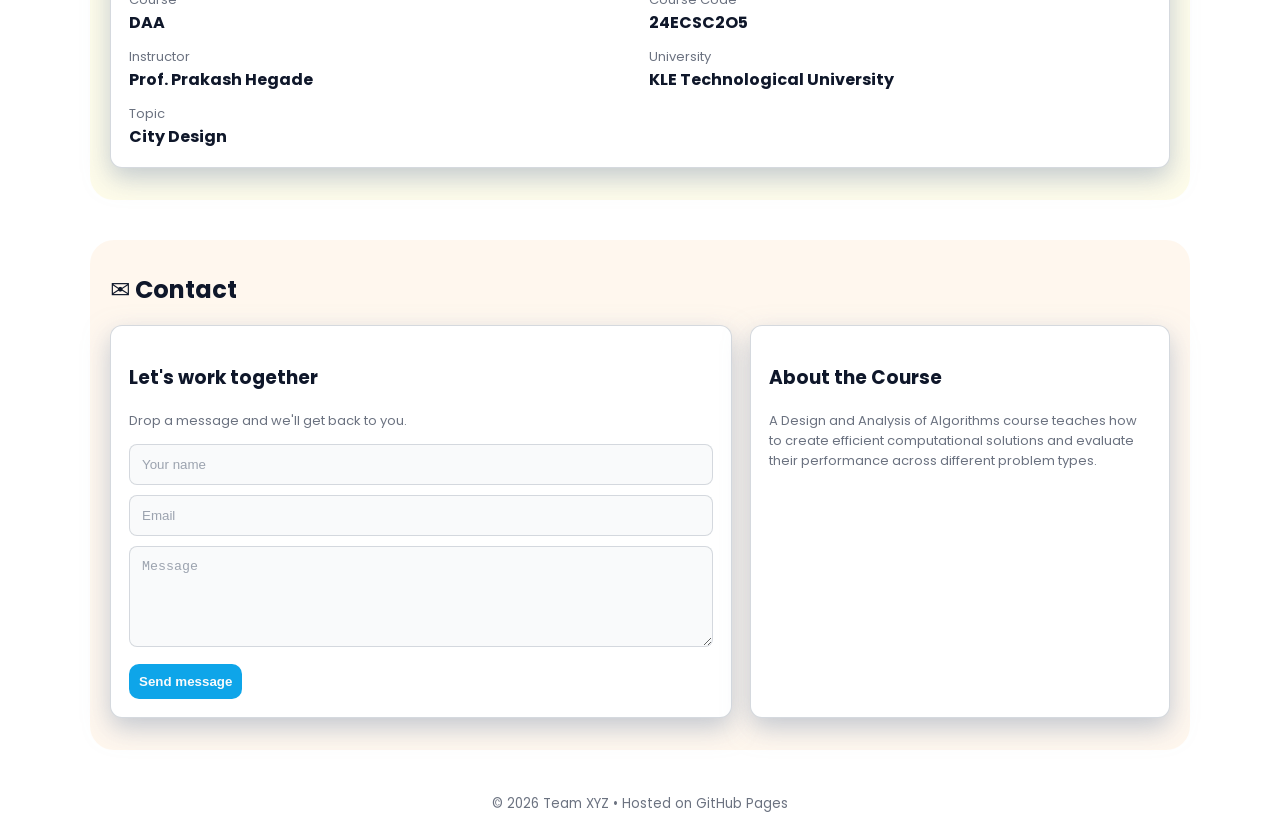
==== commit 5e9e784d: "Update index.html" ====
--- a/index.html
+++ b/index.html
@@ -23,7 +23,7 @@
       <a href="#team">Team</a>
       <a href="#course">Course</a>
       <a href="#contact">Contact</a>
-      <a href='about.html' style="text-decoration:none;"></a>
+      <a href='about.html' style="text-decoration:none;">About</a>
     </div>
   </nav>
 
